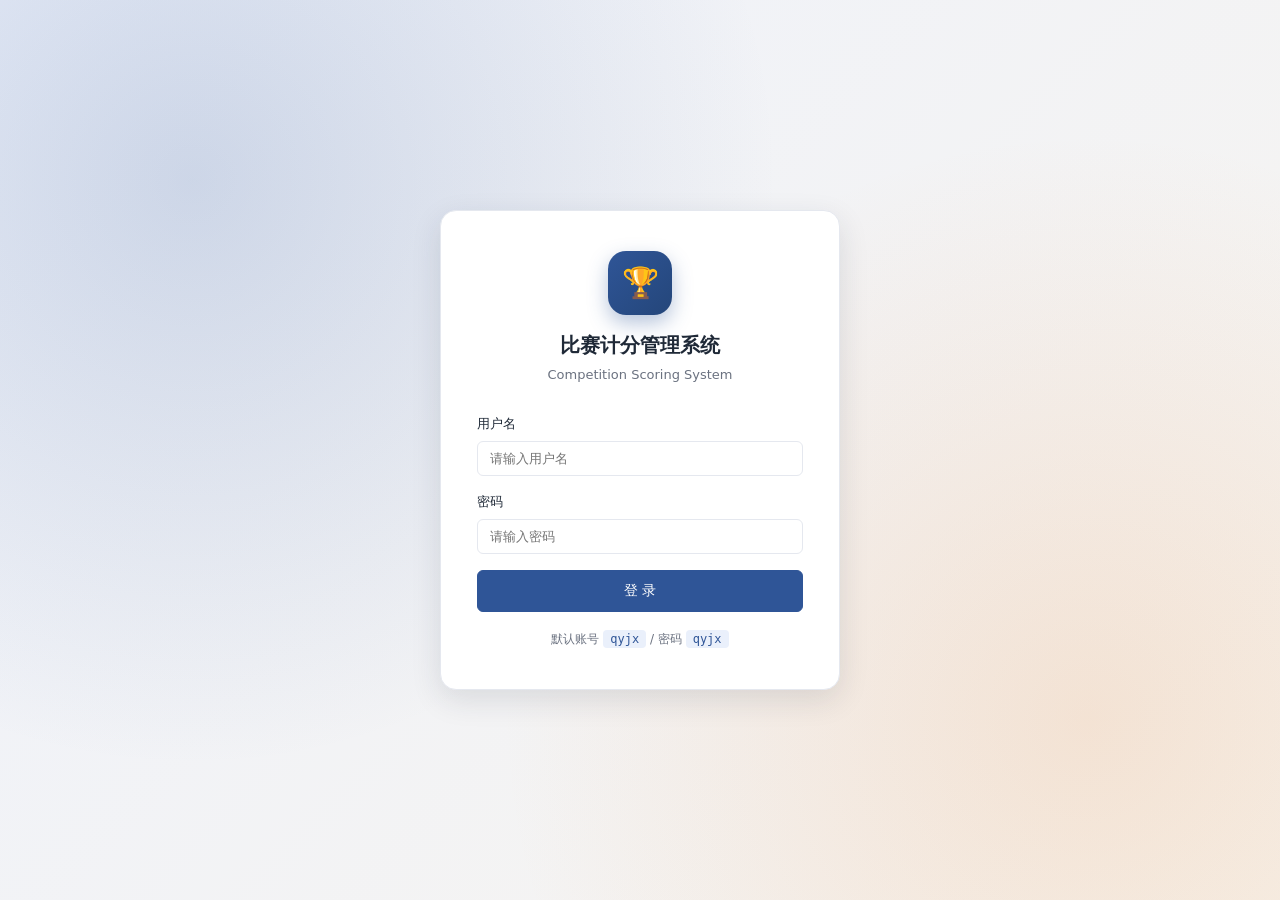
==== static/login.html @ 1d630b8f "feat: 比赛计分管理系统全栈开发 Co-authored-by: traeagent <traeagent@users.noreply.github.com>" ====
<!DOCTYPE html>
<html lang="zh-CN">
<head>
  <meta charset="UTF-8">
  <meta name="viewport" content="width=device-width, initial-scale=1.0">
  <title>登录 · 比赛计分管理系统</title>
  <link rel="stylesheet" href="/static/css/style.css">
  <link rel="preconnect" href="https://fonts.googleapis.com">
</head>
<body>
  <div class="login-page">
    <div class="login-card">
      <div class="logo-wrap">
        <div class="logo-circle">🏆</div>
        <h1>比赛计分管理系统</h1>
        <p class="tagline">Competition Scoring System</p>
      </div>
      <form id="login-form">
        <div class="form-group">
          <label>用户名</label>
          <input type="text" id="username" autocomplete="username" placeholder="请输入用户名" required>
        </div>
        <div class="form-group">
          <label>密码</label>
          <input type="password" id="password" autocomplete="current-password" placeholder="请输入密码" required>
        </div>
        <button type="submit" class="btn btn-primary" id="login-btn">登 录</button>
      </form>
      <div class="login-tip">默认账号 <code>qyjx</code> / 密码 <code>qyjx</code></div>
    </div>
  </div>
  <script src="/static/js/common.js"></script>
  <script src="/static/js/login.js"></script>
</body>
</html>
---- static/css/style.css ----
/* ===================================================================
   比赛计分管理系统 - 全局样式
   设计基调：沉稳的深蓝主色 + 暖橙点缀，简洁实用的后台风格
   =================================================================== */

:root {
  --primary: #2f5597;
  --primary-dark: #24467a;
  --primary-light: #eaf0fb;
  --accent: #e8893b;
  --bg: #f4f6fb;
  --card: #ffffff;
  --text: #1f2937;
  --muted: #6b7280;
  --border: #e5e8ef;
  --success: #16a34a;
  --danger: #dc2626;
  --warning: #f59e0b;
  --gold: #d4a017;
  --silver: #9aa3af;
  --bronze: #b87333;
  --shadow: 0 1px 3px rgba(31, 41, 55, 0.06), 0 1px 2px rgba(31, 41, 55, 0.04);
  --shadow-lg: 0 10px 30px rgba(31, 41, 55, 0.12);
  --radius: 10px;
  --radius-sm: 6px;
}

* { box-sizing: border-box; margin: 0; padding: 0; }

html, body {
  height: 100%;
  font-family: "Noto Sans SC", "PingFang SC", "Microsoft YaHei", system-ui, sans-serif;
  color: var(--text);
  background: var(--bg);
  font-size: 14px;
  line-height: 1.6;
  -webkit-font-smoothing: antialiased;
}

a { color: var(--primary); text-decoration: none; }
a:hover { color: var(--primary-dark); }

button { font-family: inherit; cursor: pointer; }

/* ---------- 顶部导航 ---------- */
.topbar {
  position: sticky;
  top: 0;
  z-index: 50;
  height: 60px;
  display: flex;
  align-items: center;
  justify-content: space-between;
  padding: 0 28px;
  background: linear-gradient(120deg, var(--primary-dark), var(--primary));
  color: #fff;
  box-shadow: 0 2px 12px rgba(36, 70, 122, 0.25);
}
.topbar .brand {
  display: flex;
  align-items: center;
  gap: 12px;
  font-size: 18px;
  font-weight: 700;
  letter-spacing: 0.5px;
}
.topbar .brand .logo {
  width: 34px;
  height: 34px;
  border-radius: 8px;
  background: rgba(255, 255, 255, 0.16);
  display: grid;
  place-items: center;
  font-size: 18px;
}
.topbar .user-area {
  display: flex;
  align-items: center;
  gap: 16px;
  font-size: 13px;
}
.topbar .user-area .uname { opacity: 0.92; }

/* ---------- 布局 ---------- */
.layout {
  display: flex;
  min-height: calc(100vh - 60px);
}
.sidebar {
  width: 220px;
  flex-shrink: 0;
  background: var(--card);
  border-right: 1px solid var(--border);
  padding: 20px 14px;
}
.sidebar .nav-item {
  display: flex;
  align-items: center;
  gap: 10px;
  padding: 11px 14px;
  border-radius: var(--radius-sm);
  color: var(--text);
  font-weight: 500;
  margin-bottom: 4px;
  transition: all 0.15s;
}
.sidebar .nav-item:hover { background: var(--primary-light); color: var(--primary); }
.sidebar .nav-item.active { background: var(--primary); color: #fff; }
.sidebar .nav-item .ico { width: 18px; text-align: center; }
.sidebar .nav-section {
  font-size: 11px;
  color: var(--muted);
  text-transform: uppercase;
  letter-spacing: 1px;
  padding: 14px 14px 6px;
}
.main {
  flex: 1;
  padding: 28px;
  overflow-x: auto;
}
.page-head {
  display: flex;
  align-items: center;
  justify-content: space-between;
  margin-bottom: 20px;
  flex-wrap: wrap;
  gap: 12px;
}
.page-head h1 { font-size: 22px; font-weight: 700; }
.page-head .sub { color: var(--muted); font-size: 13px; margin-top: 2px; }

/* ---------- 卡片 ---------- */
.card {
  background: var(--card);
  border: 1px solid var(--border);
  border-radius: var(--radius);
  box-shadow: var(--shadow);
  padding: 20px;
  margin-bottom: 20px;
}
.card-title {
  font-size: 15px;
  font-weight: 700;
  margin-bottom: 14px;
  display: flex;
  align-items: center;
  gap: 8px;
  padding-bottom: 12px;
  border-bottom: 1px solid var(--border);
}
.card-title .bar { width: 4px; height: 16px; background: var(--primary); border-radius: 2px; }

/* ---------- 按钮 ---------- */
.btn {
  display: inline-flex;
  align-items: center;
  gap: 6px;
  padding: 9px 16px;
  border: 1px solid var(--border);
  border-radius: var(--radius-sm);
  background: var(--card);
  color: var(--text);
  font-size: 13px;
  font-weight: 500;
  transition: all 0.15s;
  white-space: nowrap;
}
.btn:hover { border-color: var(--primary); color: var(--primary); }
.btn-primary { background: var(--primary); border-color: var(--primary); color: #fff; }
.btn-primary:hover { background: var(--primary-dark); border-color: var(--primary-dark); color: #fff; }
.btn-danger { background: var(--danger); border-color: var(--danger); color: #fff; }
.btn-danger:hover { background: #b91c1c; border-color: #b91c1c; color: #fff; }
.btn-ghost { background: transparent; border-color: transparent; }
.btn-ghost:hover { background: var(--primary-light); }
.btn-accent { background: var(--accent); border-color: var(--accent); color: #fff; }
.btn-accent:hover { background: #d2782f; color: #fff; }
.btn-sm { padding: 5px 10px; font-size: 12px; }
.btn:disabled { opacity: 0.5; cursor: not-allowed; }
.btn-link { background: none; border: none; color: var(--primary); padding: 4px 6px; }
.btn-link.danger { color: var(--danger); }

/* ---------- 表单 ---------- */
.form-group { margin-bottom: 16px; }
.form-group label {
  display: block;
  font-weight: 500;
  margin-bottom: 6px;
  font-size: 13px;
}
.form-group label .req { color: var(--danger); }
input, select, textarea {
  width: 100%;
  padding: 9px 12px;
  border: 1px solid var(--border);
  border-radius: var(--radius-sm);
  font-size: 13px;
  font-family: inherit;
  background: #fff;
  color: var(--text);
  transition: border-color 0.15s, box-shadow 0.15s;
}
input:focus, select:focus, textarea:focus {
  outline: none;
  border-color: var(--primary);
  box-shadow: 0 0 0 3px rgba(47, 85, 151, 0.12);
}
textarea { resize: vertical; min-height: 70px; }
.form-row { display: grid; grid-template-columns: 1fr 1fr; gap: 14px; }
.hint { font-size: 12px; color: var(--muted); margin-top: 4px; }

/* ---------- 表格 ---------- */
.table-wrap { overflow-x: auto; }
table.data {
  width: 100%;
  border-collapse: collapse;
  font-size: 13px;
}
table.data th, table.data td {
  padding: 11px 12px;
  text-align: left;
  border-bottom: 1px solid var(--border);
}
table.data th {
  background: #f8fafc;
  font-weight: 600;
  color: var(--muted);
  font-size: 12px;
  text-transform: uppercase;
  letter-spacing: 0.4px;
  white-space: nowrap;
}
table.data tbody tr:hover { background: #f9fbff; }
table.data td.num, table.data th.num { text-align: center; font-variant-numeric: tabular-nums; }
table.data .actions { display: flex; gap: 6px; justify-content: center; }

/* ---------- 徽章 ---------- */
.badge {
  display: inline-flex;
  align-items: center;
  gap: 5px;
  padding: 3px 10px;
  border-radius: 20px;
  font-size: 12px;
  font-weight: 600;
}
.badge::before { content: ''; width: 6px; height: 6px; border-radius: 50%; background: currentColor; }
.badge-draft { background: #eef2f7; color: #64748b; }
.badge-ongoing { background: #e7f6ec; color: var(--success); }
.badge-finished { background: #f1f0fb; color: #6d5fb0; }

/* ---------- 比赛列表卡片网格 ---------- */
.comp-grid {
  display: grid;
  grid-template-columns: repeat(auto-fill, minmax(300px, 1fr));
  gap: 16px;
}
.comp-card {
  background: var(--card);
  border: 1px solid var(--border);
  border-radius: var(--radius);
  padding: 18px;
  box-shadow: var(--shadow);
  transition: transform 0.15s, box-shadow 0.15s;
  display: flex;
  flex-direction: column;
}
.comp-card:hover { transform: translateY(-2px); box-shadow: var(--shadow-lg); }
.comp-card .name { font-size: 16px; font-weight: 700; margin-bottom: 6px; }
.comp-card .meta { color: var(--muted); font-size: 12px; margin-bottom: 12px; display: flex; flex-wrap: wrap; gap: 10px; }
.comp-card .meta span { display: inline-flex; align-items: center; gap: 3px; }
.comp-card .desc { color: var(--muted); font-size: 13px; margin-bottom: 14px; flex: 1; }
.comp-card .footer { display: flex; gap: 8px; justify-content: flex-end; border-top: 1px solid var(--border); padding-top: 12px; }

/* ---------- 统计小卡片 ---------- */
.stat-row { display: grid; grid-template-columns: repeat(auto-fit, minmax(150px, 1fr)); gap: 14px; margin-bottom: 20px; }
.stat {
  background: var(--card);
  border: 1px solid var(--border);
  border-radius: var(--radius);
  padding: 16px 18px;
  box-shadow: var(--shadow);
}
.stat .label { color: var(--muted); font-size: 12px; margin-bottom: 6px; }
.stat .value { font-size: 24px; font-weight: 700; color: var(--primary); font-variant-numeric: tabular-nums; }
.stat .value.accent { color: var(--accent); }

/* ---------- 登录页 ---------- */
.login-page {
  min-height: 100vh;
  display: grid;
  place-items: center;
  background:
    radial-gradient(circle at 15% 20%, rgba(47, 85, 151, 0.18), transparent 45%),
    radial-gradient(circle at 85% 80%, rgba(232, 137, 59, 0.16), transparent 45%),
    linear-gradient(135deg, #eef2fb, #f7f4ef);
  padding: 20px;
}
.login-card {
  width: 100%;
  max-width: 400px;
  background: var(--card);
  border-radius: 16px;
  box-shadow: var(--shadow-lg);
  padding: 40px 36px;
  border: 1px solid var(--border);
}
.login-card .logo-wrap { text-align: center; margin-bottom: 26px; }
.login-card .logo-circle {
  width: 64px; height: 64px; margin: 0 auto 14px;
  border-radius: 18px;
  background: linear-gradient(135deg, var(--primary), var(--primary-dark));
  display: grid; place-items: center;
  color: #fff; font-size: 30px;
  box-shadow: 0 8px 20px rgba(47, 85, 151, 0.35);
}
.login-card h1 { font-size: 20px; font-weight: 700; text-align: center; }
.login-card .tagline { text-align: center; color: var(--muted); font-size: 13px; margin-top: 4px; margin-bottom: 28px; }
.login-card .btn-primary { width: 100%; justify-content: center; padding: 11px; font-size: 14px; }
.login-tip { text-align: center; color: var(--muted); font-size: 12px; margin-top: 18px; }
.login-tip code { background: var(--primary-light); color: var(--primary); padding: 2px 7px; border-radius: 4px; font-size: 12px; }

/* ---------- 模态框 ---------- */
.modal-mask {
  position: fixed; inset: 0;
  background: rgba(31, 41, 55, 0.5);
  backdrop-filter: blur(2px);
  display: none;
  align-items: center; justify-content: center;
  z-index: 100;
  padding: 20px;
}
.modal-mask.open { display: flex; animation: fade 0.18s ease; }
.modal-box {
  background: var(--card);
  border-radius: var(--radius);
  box-shadow: var(--shadow-lg);
  width: 100%;
  max-width: 560px;
  max-height: 90vh;
  overflow-y: auto;
  animation: pop 0.2s ease;
}
.modal-box.lg { max-width: 760px; }
.modal-box .modal-head {
  display: flex; align-items: center; justify-content: space-between;
  padding: 18px 22px;
  border-bottom: 1px solid var(--border);
}
.modal-box .modal-head h3 { font-size: 16px; font-weight: 700; }
.modal-box .modal-head .close { background: none; border: none; font-size: 22px; color: var(--muted); line-height: 1; padding: 0 4px; }
.modal-box .modal-head .close:hover { color: var(--text); }
.modal-box .modal-body { padding: 22px; }
.modal-box .modal-foot { padding: 16px 22px; border-top: 1px solid var(--border); display: flex; justify-content: flex-end; gap: 10px; }

@keyframes fade { from { opacity: 0; } to { opacity: 1; } }
@keyframes pop { from { opacity: 0; transform: translateY(12px) scale(0.98); } to { opacity: 1; transform: none; } }

/* ---------- Toast ---------- */
#toast-box {
  position: fixed; top: 20px; right: 20px; z-index: 200;
  display: flex; flex-direction: column; gap: 10px;
}
.toast {
  min-width: 240px; max-width: 360px;
  padding: 12px 16px;
  border-radius: var(--radius-sm);
  background: var(--text);
  color: #fff;
  font-size: 13px;
  box-shadow: var(--shadow-lg);
  opacity: 0; transform: translateX(20px);
  transition: all 0.25s;
  border-left: 4px solid var(--muted);
}
.toast.show { opacity: 1; transform: none; }
.toast-success { border-left-color: var(--success); }
.toast-error { border-left-color: var(--danger); }
.toast-info { border-left-color: var(--primary); }
.toast-warning { border-left-color: var(--warning); }

/* ---------- 排行榜 / 名次 ---------- */
.rank-cell { font-weight: 700; font-variant-numeric: tabular-nums; }
.rank-medal {
  display: inline-grid; place-items: center;
  width: 28px; height: 28px; border-radius: 50%;
  font-size: 13px; font-weight: 700; color: #fff;
}
.rank-1 { background: var(--gold); }
.rank-2 { background: var(--silver); }
.rank-3 { background: var(--bronze); }
.rank-other { background: #e5e8ef; color: var(--muted); }

.leaderboard tr.top1 td { background: #fffaf0; }
.score-cell { font-variant-numeric: tabular-nums; text-align: right; }
.final-score { font-weight: 700; color: var(--primary); font-size: 15px; }

/* ---------- 计分进度条 ---------- */
.progress-bar {
  height: 10px; background: #eef2f7; border-radius: 6px; overflow: hidden; flex: 1;
}
.progress-bar .fill { height: 100%; background: linear-gradient(90deg, var(--primary), var(--accent)); transition: width 0.3s; border-radius: 6px; }
.progress-info { display: flex; align-items: center; gap: 14px; }
.progress-text { font-size: 15px; font-weight: 700; color: var(--primary); font-variant-numeric: tabular-nums; }

/* ---------- 科目行 / 计分录入表格 ---------- */
.score-input-table th, .score-input-table td { text-align: center; }
.score-input-table input { width: 90px; text-align: center; padding: 7px; }

.mode-switch { display: flex; gap: 10px; margin-bottom: 14px; }
.mode-switch label {
  flex: 1; display: flex; align-items: center; gap: 7px;
  padding: 10px 14px; border: 1px solid var(--border); border-radius: var(--radius-sm);
  cursor: pointer; transition: all 0.15s; font-weight: 500;
}
.mode-switch label:hover { border-color: var(--primary); }
.mode-switch input { width: auto; }
.mode-switch label.checked { border-color: var(--primary); background: var(--primary-light); color: var(--primary); }

.checkbox-row { display: flex; gap: 18px; flex-wrap: wrap; }
.checkbox-row label { display: flex; align-items: center; gap: 7px; font-weight: 500; cursor: pointer; }
.checkbox-row input { width: auto; }

/* ---------- 空状态 ---------- */
.empty {
  text-align: center; padding: 50px 20px; color: var(--muted);
}
.empty .ico { font-size: 44px; margin-bottom: 12px; opacity: 0.5; }
.empty .txt { font-size: 14px; }

/* ---------- 工具类 ---------- */
.flex { display: flex; }
.between { justify-content: space-between; }
.center { align-items: center; }
.gap { gap: 10px; }
.gap-sm { gap: 6px; }
.mt { margin-top: 14px; }
.mb { margin-bottom: 14px; }
.text-muted { color: var(--muted); }
.text-right { text-align: right; }
.fw-700 { font-weight: 700; }
.hide { display: none !important; }
.tag {
  display: inline-block; padding: 2px 8px; border-radius: 4px;
  background: var(--primary-light); color: var(--primary); font-size: 12px; margin: 2px;
}

@media (max-width: 768px) {
  .sidebar { display: none; }
  .main { padding: 16px; }
  .form-row { grid-template-columns: 1fr; }
  .topbar { padding: 0 16px; }
}
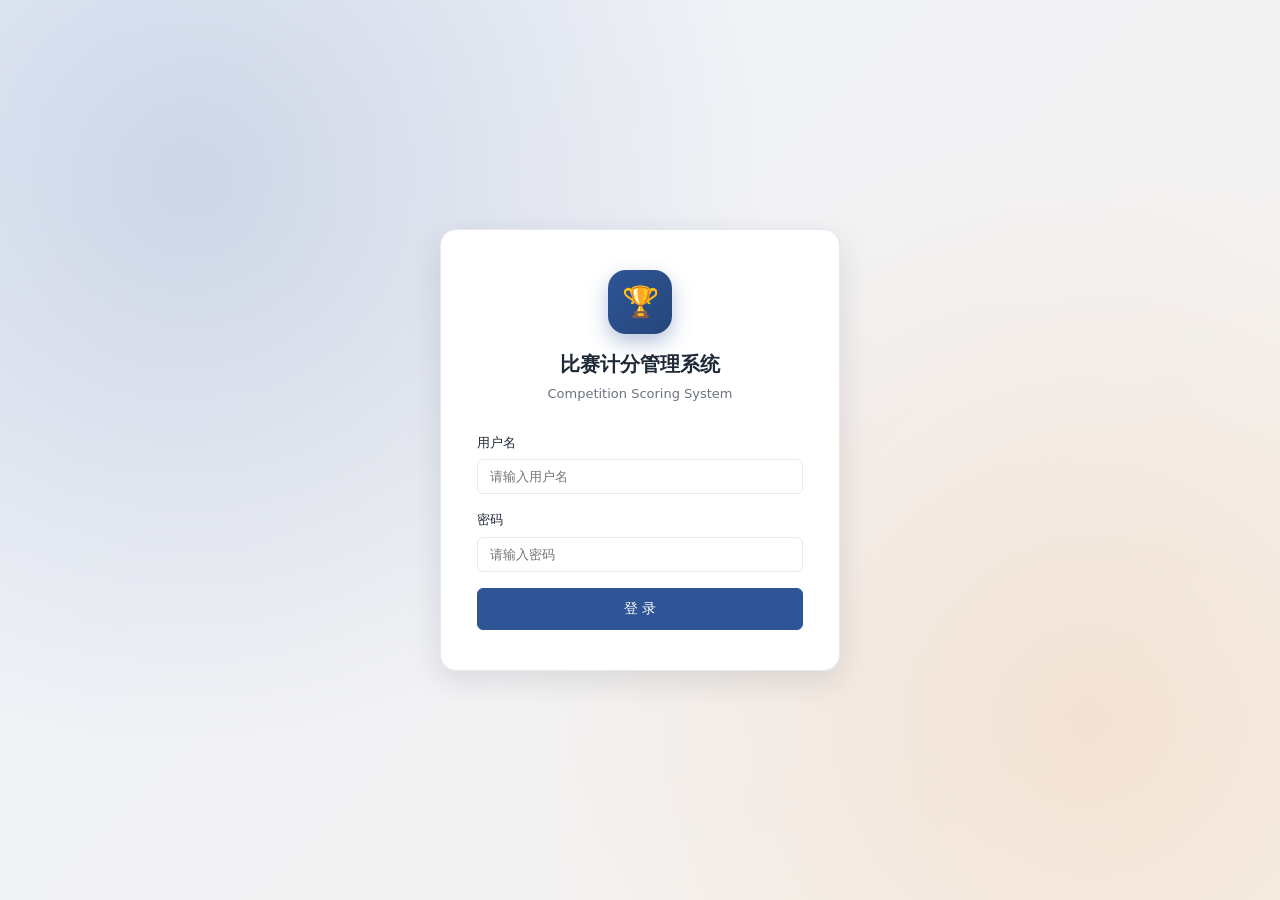
==== commit ee62970e: "fix: 修复四项 UI/计算问题 1. 顶部 Logo/标题改为可点击链接，便于快速返回主页 2. 登录页移除默认账号密码提示 3. 比赛属性精简：移除比赛日期与比赛地点，评委个数在创建/编辑时必填" ====
--- a/static/login.html
+++ b/static/login.html
@@ -26,7 +26,6 @@
         </div>
         <button type="submit" class="btn btn-primary" id="login-btn">登 录</button>
       </form>
-      <div class="login-tip">默认账号 <code>qyjx</code> / 密码 <code>qyjx</code></div>
     </div>
   </div>
   <script src="/static/js/common.js"></script>
